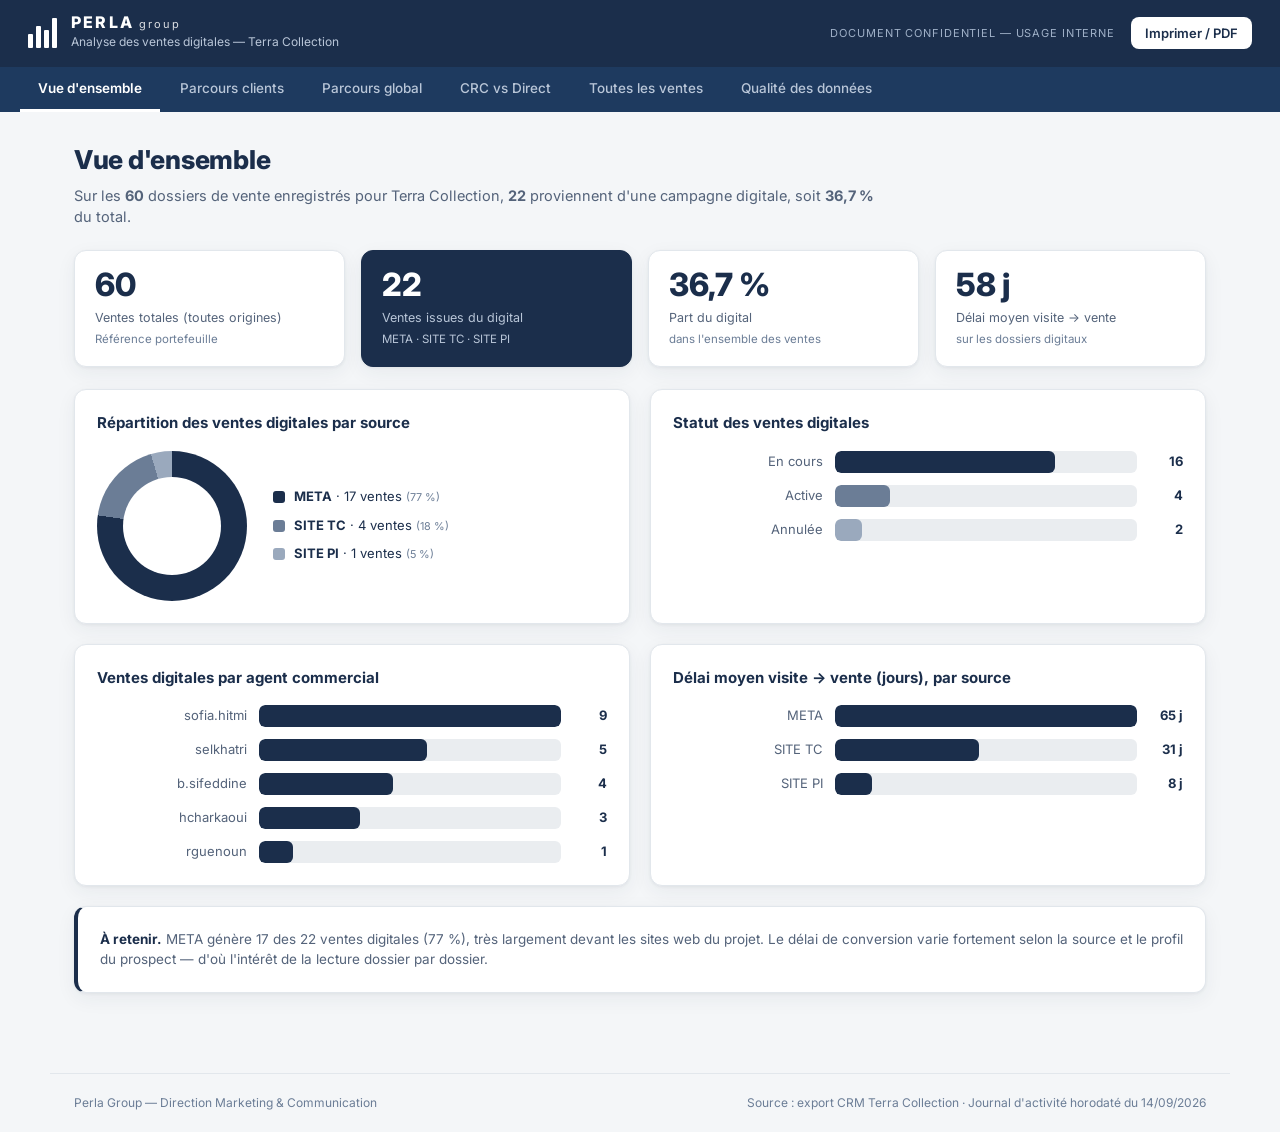
==== analyse-ventes-terra/index.html @ 94708807 "Ajout de l'appli d'analyse des ventes digitales Terra Collection Application web statique (HTML/CSS/" ====
<!DOCTYPE html>
<html lang="fr">
<head>
<meta charset="UTF-8">
<meta name="viewport" content="width=device-width, initial-scale=1.0">
<title>Analyse des ventes digitales — Terra Collection | Perla Group</title>
<link rel="preconnect" href="https://fonts.googleapis.com">
<link rel="preconnect" href="https://fonts.gstatic.com" crossorigin>
<link href="https://fonts.googleapis.com/css2?family=Inter:wght@400;500;600;700;800&display=swap" rel="stylesheet">
<link rel="stylesheet" href="styles.css">
</head>
<body>

<header class="topbar">
  <div class="brand">
    <div class="logo" aria-hidden="true">
      <span class="bar b1"></span><span class="bar b2"></span><span class="bar b3"></span><span class="bar b4"></span>
    </div>
    <div class="brand-txt">
      <strong>PERLA <span>group</span></strong>
      <small>Analyse des ventes digitales — Terra Collection</small>
    </div>
  </div>
  <div class="topbar-actions">
    <span class="confid">Document confidentiel — Usage interne</span>
    <button id="printBtn" class="btn-print" title="Imprimer / Exporter en PDF">Imprimer / PDF</button>
  </div>
</header>

<nav class="tabs" id="tabs">
  <button class="tab active" data-tab="overview">Vue d'ensemble</button>
  <button class="tab" data-tab="journeys">Parcours clients</button>
  <button class="tab" data-tab="global">Parcours global</button>
  <button class="tab" data-tab="compare">CRC vs Direct</button>
  <button class="tab" data-tab="all">Toutes les ventes</button>
  <button class="tab" data-tab="quality">Qualité des données</button>
</nav>

<main id="app">

  <!-- ===== OVERVIEW ===== -->
  <section class="view active" id="view-overview">
    <div class="section-head">
      <h1>Vue d'ensemble</h1>
      <p class="lead" id="overview-lead"></p>
    </div>
    <div class="kpi-grid" id="kpiGrid"></div>

    <div class="grid-2">
      <div class="card">
        <h2>Répartition des ventes digitales par source</h2>
        <div class="donut-wrap"><div id="sourceDonut" class="donut"></div><div id="sourceLegend" class="legend"></div></div>
      </div>
      <div class="card">
        <h2>Statut des ventes digitales</h2>
        <div id="statutBars" class="barchart"></div>
      </div>
    </div>

    <div class="grid-2">
      <div class="card">
        <h2>Ventes digitales par agent commercial</h2>
        <div id="agentBars" class="barchart"></div>
      </div>
      <div class="card">
        <h2>Délai moyen visite → vente (jours), par source</h2>
        <div id="delaiBars" class="barchart"></div>
      </div>
    </div>

    <div class="card note">
      <strong>À retenir.</strong> <span id="overview-note"></span>
    </div>
  </section>

  <!-- ===== JOURNEYS ===== -->
  <section class="view" id="view-journeys">
    <div class="section-head">
      <h1>Parcours clients — prospect par prospect</h1>
      <p class="lead">Le détail chronologique de chaque dossier digital, date par date : premier contact, visites, relances, négociation, puis vente. Reconstitué à partir des notes du CRM.</p>
    </div>

    <div class="filters" id="journeyFilters">
      <input type="search" id="jSearch" placeholder="Rechercher un nom…" aria-label="Rechercher">
      <select id="jSource"><option value="">Toutes les sources</option></select>
      <select id="jCrc"><option value="">CRC & Direct</option></select>
      <select id="jStatut"><option value="">Tous les statuts</option></select>
      <select id="jAgent"><option value="">Tous les agents</option></select>
      <span class="filter-count" id="jCount"></span>
    </div>

    <div id="journeyList" class="journey-list"></div>
  </section>

  <!-- ===== GLOBAL JOURNEY ===== -->
  <section class="view" id="view-global">
    <div class="section-head">
      <h1>Parcours client global</h1>
      <p class="lead">Vue agrégée du chemin type d'un prospect digital, du premier contact jusqu'à la vente, et répartition des durées de conversion.</p>
    </div>

    <div class="card">
      <h2>Les étapes du parcours (ensemble des 22 dossiers digitaux)</h2>
      <div id="funnel" class="funnel"></div>
      <p class="micro" id="funnelNote"></p>
    </div>

    <div class="grid-2">
      <div class="card">
        <h2>Intensité du suivi commercial (moyennes par dossier)</h2>
        <div id="effortStats" class="stat-rows"></div>
      </div>
      <div class="card">
        <h2>Répartition des délais visite → vente</h2>
        <div id="delaiHisto" class="barchart"></div>
      </div>
    </div>

    <div class="card">
      <h2>Chronologie des ventes digitales</h2>
      <p class="micro">Chaque dossier positionné de sa première visite (●) à sa vente (◆). Survolez pour le détail.</p>
      <div id="timeline" class="timeline-global"></div>
    </div>
  </section>

  <!-- ===== COMPARE ===== -->
  <section class="view" id="view-compare">
    <div class="section-head">
      <h1>CRC vs contact direct</h1>
      <p class="lead">Comparaison des dossiers digitaux pris en charge par le CRC (canal LEAD) et de ceux entrés en contact direct (WhatsApp, téléphone, visite spontanée).</p>
    </div>
    <div class="card">
      <div id="compareTable"></div>
    </div>
    <div class="card note warn">
      <strong>Lecture à faire avec prudence.</strong> Échantillon réduit (13 dossiers CRC contre 9 en contact direct). Ces écarts sont un point de départ, pas une conclusion : le volume est faible et d'autres facteurs (profil du prospect, maturité au moment du contact) peuvent les expliquer. À confronter aux parcours individuels avant toute décision sur le rôle du CRC.
    </div>
  </section>

  <!-- ===== ALL SALES ===== -->
  <section class="view" id="view-all">
    <div class="section-head">
      <h1>Toutes les ventes Terra Collection</h1>
      <p class="lead">Les 60 dossiers de vente, toutes origines confondues — référence pour situer le digital dans l'ensemble.</p>
    </div>
    <div class="filters">
      <input type="search" id="aSearch" placeholder="Rechercher un nom, une villa…">
      <select id="aDigital"><option value="">Toutes origines</option><option value="Oui">Digital uniquement</option><option value="Non">Non-digital</option></select>
      <select id="aStatut"><option value="">Tous les statuts</option></select>
      <span class="filter-count" id="aCount"></span>
    </div>
    <div class="table-wrap">
      <table id="allTable" class="data-table">
        <thead><tr>
          <th data-sort="nom">Prospect</th>
          <th data-sort="digitale">Digital</th>
          <th data-sort="source">Source</th>
          <th data-sort="crc">Prise en charge</th>
          <th data-sort="date_visite">Visite</th>
          <th data-sort="date_vente">Vente</th>
          <th data-sort="delai_visite_vente">Délai (j)</th>
          <th data-sort="statut">Statut</th>
          <th data-sort="bien">Bien vendu</th>
          <th data-sort="agent">Agent</th>
        </tr></thead>
        <tbody></tbody>
      </table>
    </div>
  </section>

  <!-- ===== QUALITY ===== -->
  <section class="view" id="view-quality">
    <div class="section-head">
      <h1>Qualité des données CRM</h1>
      <p class="lead">Contrôles automatiques sur la fiabilité de la saisie. À corriger côté équipe commerciale pour permettre une mesure fine des délais de conversion.</p>
    </div>
    <div class="kpi-grid" id="qualityKpi"></div>
    <div class="card">
      <h2>Dossiers digitaux avec une anomalie de saisie détectée</h2>
      <div class="table-wrap">
        <table class="data-table" id="qualityTable">
          <thead><tr><th>Prospect</th><th>Anomalie détectée</th><th>Détail</th></tr></thead>
          <tbody></tbody>
        </table>
      </div>
    </div>
    <div class="card note">
      <strong>Recommandation.</strong> Créer la fiche prospect dès le premier contact (lead digital) et non au moment de la visite ou de la vente, et renseigner la « Date de visite » avec la visite effective (et non une prise de rendez-vous ou un appel). Sans cela, le délai réel lead → vente ne peut pas être mesuré automatiquement.
    </div>
  </section>

</main>

<footer class="foot">
  <span>Perla Group — Direction Marketing &amp; Communication</span>
  <span>Source : export CRM Terra Collection · Journal d'activité horodaté du 14/09/2026</span>
</footer>

<script src="data.js"></script>
<script src="app.js"></script>
</body>
</html>
---- analyse-ventes-terra/styles.css ----
:root{
  --perla:#1B2E4B;
  --perla-2:#1E3A5F;
  --blue-gray:#4A5E7A;
  --blue-gray-2:#6B7D96;
  --blue-gray-3:#9AA9BD;
  --silver:#D8DDE1;
  --silver-2:#EAEDF0;
  --bg:#F4F6F8;
  --card:#FFFFFF;
  --ink:#1B2E4B;
  --ink-soft:#54637A;
  --line:#E2E7EC;
  --alert:#B5372C;
  --alert-bg:#FBEDEB;
  --ok:#2F6D5B;
  --radius:12px;
  --shadow:0 1px 3px rgba(27,46,75,.06),0 6px 20px rgba(27,46,75,.06);
}
*{box-sizing:border-box}
html,body{margin:0;padding:0}
body{
  font-family:'Inter',-apple-system,BlinkMacSystemFont,'Segoe UI',Helvetica,Arial,sans-serif;
  background:var(--bg);color:var(--ink);
  font-size:15px;line-height:1.5;-webkit-font-smoothing:antialiased;
}

/* ===== Topbar ===== */
.topbar{
  display:flex;justify-content:space-between;align-items:center;
  background:var(--perla);color:#fff;padding:14px 28px;
  position:sticky;top:0;z-index:50;
}
.brand{display:flex;align-items:center;gap:14px}
.logo{display:flex;align-items:flex-end;gap:3px;height:30px}
.logo .bar{width:5px;background:#fff;border-radius:1px}
.logo .b1{height:14px}.logo .b2{height:22px}.logo .b3{height:18px}.logo .b4{height:30px}
.brand-txt strong{display:block;font-weight:800;letter-spacing:.14em;font-size:16px;line-height:1}
.brand-txt strong span{font-weight:400;font-size:11px;letter-spacing:.18em;opacity:.85}
.brand-txt small{color:#B9C6D8;font-size:12px}
.topbar-actions{display:flex;align-items:center;gap:16px}
.confid{font-size:11px;color:#9FB0C7;text-transform:uppercase;letter-spacing:.08em}
.btn-print{
  background:#fff;color:var(--perla);border:0;border-radius:8px;
  padding:8px 14px;font-weight:600;font-size:13px;cursor:pointer;font-family:inherit;
}
.btn-print:hover{background:var(--silver)}

/* ===== Tabs ===== */
.tabs{
  display:flex;gap:2px;background:var(--perla-2);
  padding:0 20px;position:sticky;top:58px;z-index:40;overflow-x:auto;
}
.tab{
  background:transparent;border:0;color:#B9C6D8;font-family:inherit;
  padding:13px 18px;font-size:13.5px;font-weight:500;cursor:pointer;white-space:nowrap;
  border-bottom:3px solid transparent;
}
.tab:hover{color:#fff}
.tab.active{color:#fff;border-bottom-color:#fff;font-weight:600}

/* ===== Layout ===== */
main{max-width:1180px;margin:0 auto;padding:28px 24px 60px}
.view{display:none;animation:fade .25s ease}
.view.active{display:block}
@keyframes fade{from{opacity:0;transform:translateY(4px)}to{opacity:1;transform:none}}
.section-head{margin-bottom:22px}
h1{font-size:26px;font-weight:800;margin:0 0 6px;letter-spacing:-.01em}
h2{font-size:15px;font-weight:700;margin:0 0 16px;color:var(--perla)}
.lead{color:var(--ink-soft);margin:0;max-width:820px;font-size:14.5px}
.micro{color:var(--blue-gray-2);font-size:12.5px;margin:4px 0 0}

.card{background:var(--card);border:1px solid var(--line);border-radius:var(--radius);
  padding:22px;box-shadow:var(--shadow);margin-bottom:20px}
.grid-2{display:grid;grid-template-columns:1fr 1fr;gap:20px}
@media(max-width:820px){.grid-2{grid-template-columns:1fr}}

/* ===== KPI ===== */
.kpi-grid{display:grid;grid-template-columns:repeat(4,1fr);gap:16px;margin-bottom:22px}
@media(max-width:820px){.kpi-grid{grid-template-columns:repeat(2,1fr)}}
.kpi{background:var(--card);border:1px solid var(--line);border-radius:var(--radius);
  padding:18px 20px;box-shadow:var(--shadow)}
.kpi .val{font-size:32px;font-weight:800;color:var(--perla);line-height:1}
.kpi .lbl{font-size:12.5px;color:var(--ink-soft);margin-top:8px}
.kpi .sub{font-size:11.5px;color:var(--blue-gray-2);margin-top:3px}
.kpi.accent{background:var(--perla);border-color:var(--perla)}
.kpi.accent .val{color:#fff}
.kpi.accent .lbl,.kpi.accent .sub{color:#B9C6D8}

/* ===== Bar chart ===== */
.barchart{display:flex;flex-direction:column;gap:12px}
.bar-row{display:grid;grid-template-columns:150px 1fr auto;align-items:center;gap:12px}
.bar-row .bl{font-size:13px;color:var(--ink-soft);text-align:right;overflow:hidden;text-overflow:ellipsis;white-space:nowrap}
.bar-track{background:var(--silver-2);border-radius:6px;height:22px;overflow:hidden}
.bar-fill{height:100%;background:var(--perla);border-radius:6px;min-width:2px;transition:width .5s ease}
.bar-fill.alt{background:var(--blue-gray-2)}
.bar-fill.soft{background:var(--blue-gray-3)}
.bar-val{font-size:13px;font-weight:700;color:var(--perla);min-width:34px;text-align:right}
@media(max-width:520px){.bar-row{grid-template-columns:96px 1fr auto}}

/* ===== Donut ===== */
.donut-wrap{display:flex;align-items:center;gap:26px;flex-wrap:wrap}
.donut{width:150px;height:150px;border-radius:50%;flex:0 0 auto;position:relative}
.donut::after{content:"";position:absolute;inset:26px;background:var(--card);border-radius:50%}
.legend{display:flex;flex-direction:column;gap:9px}
.legend .li{display:flex;align-items:center;gap:9px;font-size:13px}
.legend .sw{width:12px;height:12px;border-radius:3px;flex:0 0 auto}
.legend .li b{color:var(--perla)}
.legend .li small{color:var(--blue-gray-2)}

/* ===== Notes ===== */
.note{font-size:13.5px;color:var(--ink-soft);border-left:4px solid var(--perla);background:#fff}
.note.warn{border-left-color:var(--blue-gray-2);background:#FbFcfd}
.note strong{color:var(--perla)}

/* ===== Filters ===== */
.filters{display:flex;gap:10px;flex-wrap:wrap;align-items:center;margin-bottom:18px}
.filters input,.filters select{
  font-family:inherit;font-size:13px;padding:9px 12px;border:1px solid var(--line);
  border-radius:8px;background:#fff;color:var(--ink);
}
.filters input[type=search]{min-width:210px}
.filters input:focus,.filters select:focus{outline:2px solid var(--blue-gray-3);border-color:var(--blue-gray-2)}
.filter-count{font-size:12.5px;color:var(--blue-gray-2);margin-left:auto}

/* ===== Journey cards ===== */
.journey-list{display:flex;flex-direction:column;gap:18px}
.jcard{background:var(--card);border:1px solid var(--line);border-radius:var(--radius);
  box-shadow:var(--shadow);overflow:hidden}
.jhead{display:flex;justify-content:space-between;align-items:flex-start;gap:16px;
  padding:18px 22px;cursor:pointer;background:linear-gradient(180deg,#fff,#fcfdfe)}
.jhead:hover{background:var(--silver-2)}
.jname{font-size:16px;font-weight:700;color:var(--perla)}
.jname .prenom{font-weight:500;color:var(--ink-soft);font-size:14px}
.jmeta{display:flex;gap:8px;flex-wrap:wrap;margin-top:8px}
.jhead-right{text-align:right;flex:0 0 auto}
.jhead-right .villa{font-size:12.5px;color:var(--ink-soft);max-width:200px}
.jhead-right .toggle{font-size:12px;color:var(--blue-gray-2);margin-top:6px}

.badge{font-size:11px;font-weight:600;padding:3px 9px;border-radius:20px;white-space:nowrap;
  background:var(--silver-2);color:var(--blue-gray)}
.badge.src{background:var(--perla);color:#fff}
.badge.crc{background:#E7EDF4;color:var(--perla-2)}
.badge.direct{background:#EFEFEA;color:var(--blue-gray)}
.badge.st-active{background:#E4EFEA;color:var(--ok)}
.badge.st-cours{background:#E7EDF4;color:var(--perla-2)}
.badge.st-annulee{background:var(--alert-bg);color:var(--alert)}
.badge.canal{background:transparent;border:1px solid var(--line);color:var(--blue-gray-2)}

.jbody{display:none;padding:0 22px 22px;border-top:1px solid var(--line)}
.jcard.open .jbody{display:block}

.dates-strip{display:grid;grid-template-columns:repeat(5,1fr);gap:1px;background:var(--line);
  border:1px solid var(--line);border-radius:8px;overflow:hidden;margin:18px 0}
.dcell{background:#fff;padding:11px 12px;text-align:center}
.dcell .dl{font-size:10.5px;text-transform:uppercase;letter-spacing:.04em;color:var(--blue-gray-2)}
.dcell .dv{font-size:13.5px;font-weight:700;color:var(--perla);margin-top:3px}
.dcell .dv.muted{color:var(--blue-gray-3);font-weight:500}
@media(max-width:640px){.dates-strip{grid-template-columns:repeat(2,1fr)}}

/* Dates visite & relance (auto + saisie) */
.vr-block{border:1px solid var(--line);border-radius:10px;padding:14px 16px;margin:18px 0;background:#fff}
.vr-block.edited{border-color:var(--blue-gray-2);background:#FbFcfd}
.vr-title{font-size:12px;text-transform:uppercase;letter-spacing:.06em;color:var(--blue-gray-2);
  font-weight:600;margin:0 0 12px;display:flex;align-items:center;justify-content:space-between;gap:10px}
.vr-reset{background:transparent;border:1px solid var(--line);border-radius:6px;color:var(--blue-gray);
  font-family:inherit;font-size:11px;padding:4px 9px;cursor:pointer;text-transform:none;letter-spacing:0}
.vr-reset:hover{background:var(--silver-2);color:var(--perla)}
.vr-row{display:flex;flex-wrap:wrap;align-items:flex-start;gap:10px 14px;padding:10px 0;border-top:1px dashed var(--line)}
.vr-row:first-of-type{border-top:0}
.vr-head{display:flex;align-items:center;gap:8px;min-width:130px;flex:0 0 auto;padding-top:3px}
.vr-lbl{font-size:13px;font-weight:700}
.vr-visites{color:var(--perla-2)}
.vr-relances{color:var(--blue-gray)}
.vr-count{display:inline-flex;align-items:center;justify-content:center;min-width:22px;height:22px;
  padding:0 6px;border-radius:11px;background:var(--perla);color:#fff;font-size:12px;font-weight:700}
.vr-hint{color:var(--blue-gray-2);font-size:11px}
.vr-chips{display:flex;flex-wrap:wrap;gap:7px;align-items:center;flex:1 1 260px}
.chip{display:inline-flex;align-items:center;gap:6px;background:var(--silver-2);color:var(--perla);
  border-radius:20px;padding:4px 6px 4px 12px;font-size:12.5px;font-weight:600}
.chip .x{border:0;background:var(--blue-gray-3);color:#fff;width:18px;height:18px;border-radius:50%;
  cursor:pointer;font-size:13px;line-height:1;display:flex;align-items:center;justify-content:center;font-family:inherit}
.chip .x:hover{background:var(--alert)}
.vr-empty{font-size:12.5px;color:var(--blue-gray-2);font-style:italic}
.vr-add{display:inline-flex;gap:5px;align-items:center}
.vr-add input{width:120px;font-family:inherit;font-size:12.5px;padding:6px 9px;border:1px solid var(--line);border-radius:7px}
.vr-add input:focus{outline:2px solid var(--blue-gray-3);border-color:var(--blue-gray-2)}
.vr-addbtn{border:1px dashed var(--blue-gray-3);background:#fff;color:var(--blue-gray);border-radius:7px;
  padding:6px 10px;font-size:12px;font-weight:600;cursor:pointer;font-family:inherit;white-space:nowrap}
.vr-addbtn:hover{background:var(--perla);color:#fff;border-style:solid;border-color:var(--perla)}
@media print{.vr-add,.vr-reset,.chip .x{display:none!important}}

.resume{background:var(--silver-2);border-radius:8px;padding:14px 16px;font-size:13.5px;
  color:var(--ink);margin-bottom:20px;line-height:1.55}
.resume b{color:var(--perla)}

.tl-title{font-size:12px;text-transform:uppercase;letter-spacing:.06em;color:var(--blue-gray-2);
  font-weight:600;margin:0 0 14px}
.timeline{position:relative;padding-left:26px}
.timeline::before{content:"";position:absolute;left:7px;top:4px;bottom:4px;width:2px;background:var(--silver)}
.tl-step{position:relative;padding:0 0 16px 0}
.tl-step:last-child{padding-bottom:0}
.tl-step::before{content:"";position:absolute;left:-23px;top:4px;width:12px;height:12px;
  border-radius:50%;background:var(--perla);border:2px solid #fff;box-shadow:0 0 0 1px var(--silver)}
.tl-step.sale::before{background:var(--ok);border-radius:2px}
.tl-date{font-size:12px;font-weight:700;color:var(--perla)}
.tl-text{font-size:13px;color:var(--ink-soft);margin-top:2px}
.tl-tag{display:inline-block;font-size:10px;font-weight:700;padding:1px 6px;border-radius:4px;
  margin-right:6px;background:var(--silver-2);color:var(--blue-gray)}
.tl-tag.v{background:#E7EDF4;color:var(--perla-2)}
.tl-tag.r{background:#EFEFEA;color:var(--blue-gray)}
.tl-empty{font-size:13px;color:var(--blue-gray-2);font-style:italic}

.jextra{display:flex;gap:22px;flex-wrap:wrap;margin-top:18px;padding-top:16px;border-top:1px dashed var(--line);font-size:12.5px;color:var(--ink-soft)}
.jextra b{color:var(--perla);font-weight:700}

/* ===== Funnel ===== */
.funnel{display:flex;flex-direction:column;gap:10px;margin-top:6px}
.fstep{display:grid;grid-template-columns:210px 1fr;align-items:center;gap:16px}
.fstep .fl{font-size:13.5px;color:var(--ink)}
.fstep .fl b{display:block;color:var(--perla);font-size:14px}
.fstep .fl small{color:var(--blue-gray-2);font-size:11.5px}
.fbar{height:38px;background:var(--perla);border-radius:8px;display:flex;align-items:center;
  padding:0 14px;color:#fff;font-weight:700;font-size:14px;transition:width .5s ease}
@media(max-width:640px){.fstep{grid-template-columns:1fr}}

.stat-rows{display:flex;flex-direction:column;gap:0}
.srow{display:flex;justify-content:space-between;align-items:baseline;padding:12px 0;border-bottom:1px solid var(--line)}
.srow:last-child{border-bottom:0}
.srow .sl{font-size:13.5px;color:var(--ink-soft)}
.srow .sv{font-size:22px;font-weight:800;color:var(--perla)}
.srow .sv small{font-size:12px;font-weight:500;color:var(--blue-gray-2)}

/* ===== Global timeline ===== */
.timeline-global{margin-top:14px;display:flex;flex-direction:column;gap:7px}
.tg-row{display:grid;grid-template-columns:180px 1fr;align-items:center;gap:12px}
.tg-name{font-size:12px;color:var(--ink-soft);overflow:hidden;text-overflow:ellipsis;white-space:nowrap}
.tg-track{position:relative;height:20px;background:var(--silver-2);border-radius:10px}
.tg-span{position:absolute;height:6px;top:7px;background:var(--blue-gray-3);border-radius:3px}
.tg-dot{position:absolute;width:11px;height:11px;top:4.5px;border-radius:50%;background:var(--blue-gray);transform:translateX(-50%)}
.tg-sale{position:absolute;width:11px;height:11px;top:4.5px;background:var(--perla);transform:translateX(-50%) rotate(45deg)}
.tg-axis{display:grid;grid-template-columns:180px 1fr;gap:12px;margin-top:6px}
.tg-axis .ax{display:flex;justify-content:space-between;font-size:11px;color:var(--blue-gray-2)}
@media(max-width:640px){.tg-row,.tg-axis{grid-template-columns:100px 1fr}}

/* ===== Tables ===== */
.table-wrap{overflow-x:auto;border:1px solid var(--line);border-radius:var(--radius)}
.data-table{width:100%;border-collapse:collapse;font-size:13px;background:#fff}
.data-table th{background:var(--perla);color:#fff;text-align:left;padding:11px 12px;font-weight:600;
  font-size:12px;white-space:nowrap;cursor:pointer;position:sticky;top:0}
.data-table th:hover{background:var(--perla-2)}
.data-table td{padding:10px 12px;border-top:1px solid var(--line);color:var(--ink-soft);white-space:nowrap}
.data-table tbody tr:hover,.data-table tbody tr:hover{background:var(--silver-2)}
.data-table td.name{font-weight:600;color:var(--perla)}
.data-table .villa-cell{color:var(--blue-gray-2);max-width:220px;overflow:hidden;text-overflow:ellipsis}
.pill{font-size:11px;font-weight:600;padding:2px 8px;border-radius:20px}
.pill.yes{background:var(--perla);color:#fff}
.pill.no{background:var(--silver-2);color:var(--blue-gray)}

/* comparison table */
.cmp-table{width:100%;border-collapse:collapse;font-size:14px}
.cmp-table th,.cmp-table td{padding:13px 16px;text-align:left;border-bottom:1px solid var(--line)}
.cmp-table thead th{background:var(--perla);color:#fff;font-weight:600;font-size:13px}
.cmp-table thead th:first-child{background:var(--perla)}
.cmp-table td:first-child{color:var(--ink-soft)}
.cmp-table td.num{font-weight:700;color:var(--perla);text-align:center;font-size:15px}
.cmp-table tbody tr:last-child td{border-bottom:0}
.cmp-table .best{background:#EEF3F8}

/* ===== Footer ===== */
.foot{max-width:1180px;margin:0 auto;padding:20px 24px;display:flex;justify-content:space-between;
  flex-wrap:wrap;gap:8px;color:var(--blue-gray-2);font-size:12px;border-top:1px solid var(--line)}

/* ===== Print ===== */
@media print{
  .topbar{position:static;background:#fff!important;color:var(--perla)!important;border-bottom:2px solid var(--perla)}
  .brand-txt small{color:var(--ink-soft)}
  .logo .bar{background:var(--perla)!important}
  .btn-print,.tabs,.filters{display:none!important}
  .view{display:block!important;page-break-before:always}
  .view:first-of-type{page-break-before:avoid}
  .jbody{display:block!important}
  .card,.jcard,.kpi{box-shadow:none;break-inside:avoid}
  body{background:#fff;font-size:11px}
  main{max-width:100%}
}
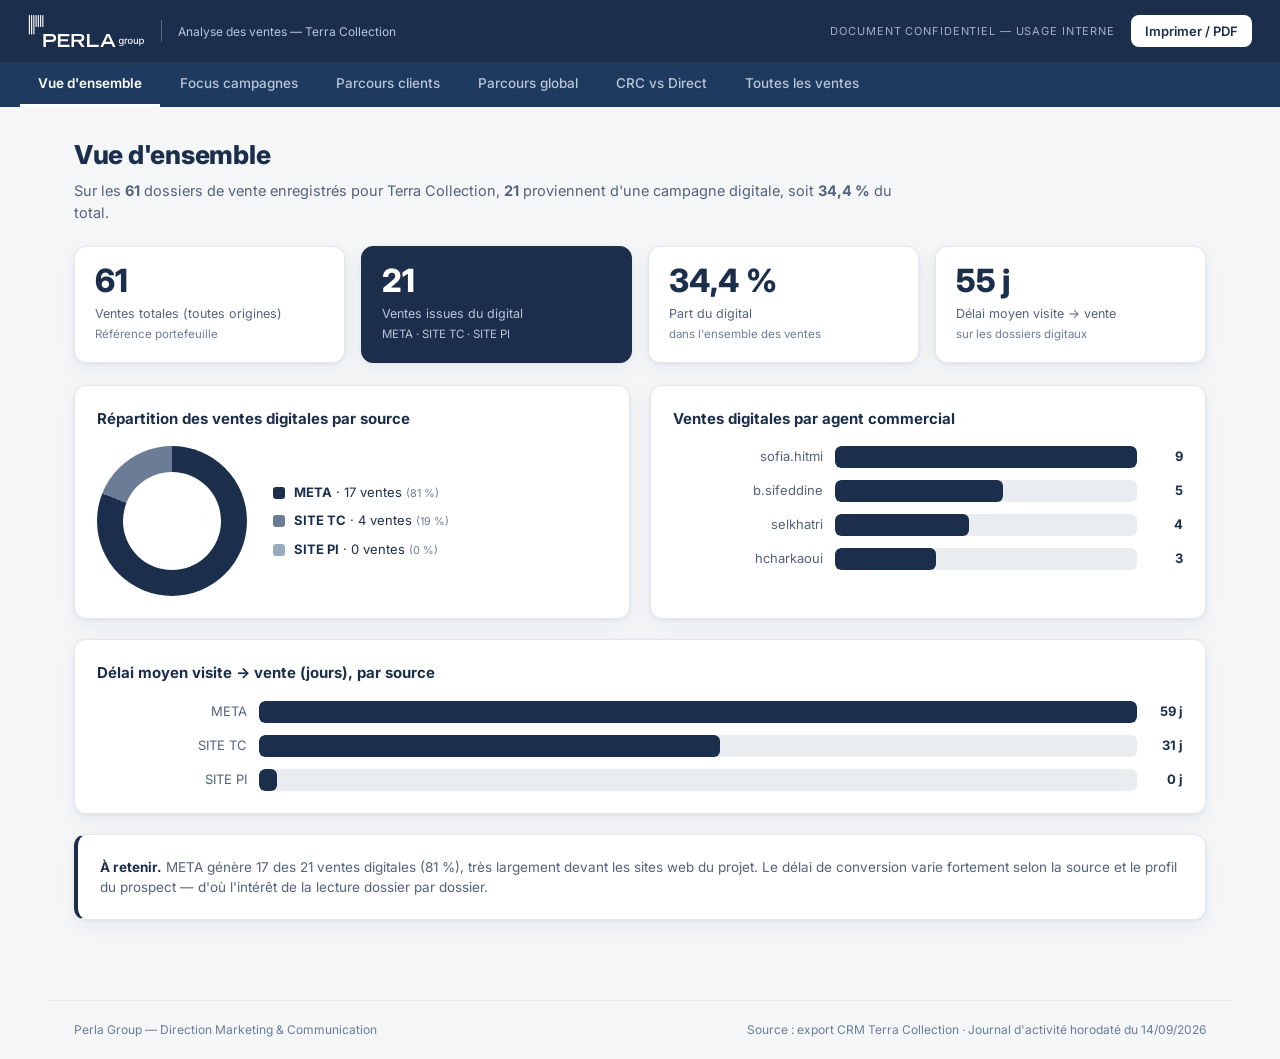
==== commit f957a0b1: "Terra: bascule des indicateurs sur les ventes nettes (61) Le chiffre principal et toutes les analyse" ====
--- a/analyse-ventes-terra/index.html
+++ b/analyse-ventes-terra/index.html
@@ -3,7 +3,7 @@
 <head>
 <meta charset="UTF-8">
 <meta name="viewport" content="width=device-width, initial-scale=1.0">
-<title>Analyse des ventes digitales — Terra Collection | Perla Group</title>
+<title>Analyse des ventes — Terra Collection | Perla Group</title>
 <link rel="preconnect" href="https://fonts.googleapis.com">
 <link rel="preconnect" href="https://fonts.gstatic.com" crossorigin>
 <link href="https://fonts.googleapis.com/css2?family=Inter:wght@400;500;600;700;800&display=swap" rel="stylesheet">
@@ -13,12 +13,27 @@
 
 <header class="topbar">
   <div class="brand">
-    <div class="logo" aria-hidden="true">
-      <span class="bar b1"></span><span class="bar b2"></span><span class="bar b3"></span><span class="bar b4"></span>
-    </div>
+    <svg class="logo" viewBox="118 318 566 164" role="img" aria-label="Perla Group" xmlns="http://www.w3.org/2000/svg">
+      <path d="M192.3,414.58h34.1c10.36,0,27.37,0,27.37,19.03s-17.01,18.95-27.37,18.95h-22.15v24.07h-11.96v-62.04ZM229.02,442.14c6.82,0,12.8-.59,12.8-8.62s-5.98-8.53-12.8-8.53h-24.76v17.15h24.76Z"/>
+      <polygon points="262.44 414.58 262.44 476.62 318.35 476.62 318.35 466.21 274.4 466.21 274.4 449.82 311.36 449.82 311.36 439.41 274.4 439.41 274.4 424.99 317.34 424.99 317.34 414.58 262.44 414.58"/>
+      <path d="M327.95,414.58h36.8c14.48,0,24.92,3.33,24.92,18.52,0,11.44-8.08,17.75-17.09,18.26l18.78,25.26h-14.74l-17.77-24.41h-18.95v24.41h-11.96v-62.04ZM362.98,442.14c9.77,0,14.74-1.45,14.74-8.79s-4.97-8.7-14.74-8.7h-23.07v17.49h23.07Z"/>
+      <polygon points="402.8 414.58 402.8 476.62 459.14 476.62 459.14 465.87 414.76 465.87 414.76 414.58 402.8 414.58"/>
+      <path d="M503.76,424.31l12.8,27.65h-25.6l12.8-27.65ZM496.94,414.58l-30.15,62.04h12.72l6.49-14.25h35.28l6.4,14.25h12.63l-29.72-62.04h-13.64Z"/>
+      <path d="M558.18,467.54h15.95v-9.26h-.1c-1.3,2.84-4.38,4.26-7.32,4.26-7.04,0-10.73-5.81-10.73-12.67s3.68-12.71,10.73-12.71c2.94,0,6.01,1.42,7.32,4.25h.1v-3.64h4.57v30.01l-4.15,3.78h-16.37v-4.02ZM574.03,449.86c0-4.35-1.86-8.69-6.62-8.69s-6.57,4.35-6.57,8.69,1.82,8.65,6.57,8.65,6.62-4.3,6.62-8.65"/>
+      <polygon points="584.43 441.45 588.58 437.76 597.63 437.76 597.63 441.78 588.95 441.78 588.95 462.2 584.38 462.2 584.43 441.45"/>
+      <path d="M599.39,449.96c0-7.18,4.1-12.81,11.89-12.81s11.89,5.62,11.89,12.81-4.15,12.76-11.89,12.76-11.89-5.58-11.89-12.76M618.37,449.96c0-5.76-3.17-8.84-7.09-8.84s-7.04,3.07-7.04,8.84,3.12,8.79,7.04,8.79,7.09-3.02,7.09-8.79"/>
+      <path d="M628.07,453.83v-16.07h4.62v16.16c0,2.88,1.73,4.77,4.61,4.77,4.52,0,6.76-3.21,6.76-7.47v-13.47h4.62v24.43h-4.38v-4.02h-.09c-1.68,3.12-4.38,4.54-7.83,4.54-6.25,0-8.3-3.64-8.3-8.89"/>
+      <path d="M654.73,437.76h4.62v3.26h.09c1.72-2.88,5.13-3.87,7.55-3.87,7.28,0,11.01,5.81,11.01,12.8s-3.73,12.76-11.01,12.76c-2.42,0-5.83-.99-7.55-3.83h-.09v12.67h-4.62v-33.79ZM673.2,449.96c0-4.58-1.96-8.84-6.99-8.84s-7,4.25-7,8.84,2.01,8.79,7,8.79,6.99-4.35,6.99-8.79"/>
+      <rect x="132.81" y="323.38" width="5.41" height="92.67"/>
+      <rect x="122" y="323.38" width="5.41" height="92.67"/>
+      <rect x="143.63" y="323.38" width="5.41" height="92.67"/>
+      <rect x="165.26" y="323.38" width="5.41" height="56.81"/>
+      <rect x="154.44" y="323.38" width="5.41" height="56.81"/>
+      <rect x="176.08" y="323.38" width="5.41" height="56.81"/>
+      <rect x="186.89" y="323.38" width="5.41" height="56.81"/>
+    </svg>
     <div class="brand-txt">
-      <strong>PERLA <span>group</span></strong>
-      <small>Analyse des ventes digitales — Terra Collection</small>
+      <small>Analyse des ventes — Terra Collection</small>
     </div>
   </div>
   <div class="topbar-actions">
@@ -29,11 +44,11 @@
 
 <nav class="tabs" id="tabs">
   <button class="tab active" data-tab="overview">Vue d'ensemble</button>
+  <button class="tab" data-tab="focus">Focus campagnes</button>
   <button class="tab" data-tab="journeys">Parcours clients</button>
   <button class="tab" data-tab="global">Parcours global</button>
   <button class="tab" data-tab="compare">CRC vs Direct</button>
   <button class="tab" data-tab="all">Toutes les ventes</button>
-  <button class="tab" data-tab="quality">Qualité des données</button>
 </nav>
 
 <main id="app">
@@ -52,20 +67,14 @@
         <div class="donut-wrap"><div id="sourceDonut" class="donut"></div><div id="sourceLegend" class="legend"></div></div>
       </div>
       <div class="card">
-        <h2>Statut des ventes digitales</h2>
-        <div id="statutBars" class="barchart"></div>
-      </div>
-    </div>
-
-    <div class="grid-2">
-      <div class="card">
         <h2>Ventes digitales par agent commercial</h2>
         <div id="agentBars" class="barchart"></div>
       </div>
-      <div class="card">
-        <h2>Délai moyen visite → vente (jours), par source</h2>
-        <div id="delaiBars" class="barchart"></div>
-      </div>
+    </div>
+
+    <div class="card">
+      <h2>Délai moyen visite → vente (jours), par source</h2>
+      <div id="delaiBars" class="barchart"></div>
     </div>
 
     <div class="card note">
@@ -73,18 +82,91 @@
     </div>
   </section>
 
+  <!-- ===== FOCUS CAMPAGNES ===== -->
+  <section class="view" id="view-focus">
+    <div class="section-head">
+      <h1>Focus campagnes digitales</h1>
+      <p class="lead">Le cœur de l'analyse : les 21 ventes issues des campagnes (META et sites web), réparties entre les <b>leads pris en charge par le CRC</b> (formulaires) et les <b>contacts commerciaux directs</b> (WhatsApp, visite spontanée, téléphone) — et ce que chaque prise en charge apporte réellement.</p>
+    </div>
+
+    <div class="kpi-grid" id="focusKpi"></div>
+
+    <div class="card">
+      <h2>CRC vs commercial direct — performance comparée</h2>
+      <div id="focusCompare"></div>
+      <p class="micro" id="focusCompareNote"></p>
+    </div>
+
+    <div class="grid-2">
+      <div class="card">
+        <h2>Par source de campagne</h2>
+        <div id="focusSource" class="barchart"></div>
+        <p class="micro" id="focusSourceNote"></p>
+      </div>
+      <div class="card">
+        <h2>Canal de prise en charge</h2>
+        <div id="focusCanal" class="barchart"></div>
+        <p class="micro" id="focusCanalNote"></p>
+      </div>
+    </div>
+
+    <div class="card">
+      <h2>Le détail des 21 ventes issues des campagnes</h2>
+      <p class="micro">Triées par prise en charge puis par délai. Les leads CRC concentrent les dossiers longs et les relances multiples.</p>
+      <div class="table-wrap">
+        <table id="focusTable" class="data-table">
+          <thead><tr>
+            <th>Client</th>
+            <th>Source</th>
+            <th>Canal</th>
+            <th>Prise en charge</th>
+            <th>Délai (j)</th>
+            <th>Visites</th>
+            <th>Relances</th>
+            <th>Agent</th>
+          </tr></thead>
+          <tbody></tbody>
+        </table>
+      </div>
+    </div>
+
+    <div class="card">
+      <h2>Corrélation CRC → 1re visite</h2>
+      <p class="micro">Délai entre l'appel du CRC et la première visite au showroom, pour les 13 dossiers pris en charge par le CRC. Un délai court traduit une corrélation directe entre l'action du CRC et la venue du client.</p>
+      <div class="kpi-grid" id="crcVisiteKpi"></div>
+      <div class="table-wrap">
+        <table id="crcVisiteTable" class="data-table">
+          <thead><tr>
+            <th>Contact</th>
+            <th>Source</th>
+            <th>Appel CRC</th>
+            <th>1re visite</th>
+            <th>Délai</th>
+            <th>Prise en charge</th>
+          </tr></thead>
+          <tbody></tbody>
+        </table>
+      </div>
+      <p class="micro" id="crcVisiteNote"></p>
+    </div>
+
+    <div class="card note">
+      <strong>Lecture stratégique.</strong>
+      <ul id="focusTakeaway" class="takeaway"></ul>
+    </div>
+  </section>
+
   <!-- ===== JOURNEYS ===== -->
   <section class="view" id="view-journeys">
     <div class="section-head">
-      <h1>Parcours clients — prospect par prospect</h1>
-      <p class="lead">Le détail chronologique de chaque dossier digital, date par date : premier contact, visites, relances, négociation, puis vente. Reconstitué à partir des notes du CRM.</p>
+      <h1>Parcours clients — dossier par dossier</h1>
+      <p class="lead">Une fiche de synthèse par acheteur (66 dossiers : 61 ventes nettes + 5 annulées, signalées par un badge) : dates clés (création → appel → visite → vente), nombre de visites et de relances, et note de suivi commercial. Dépliez une fiche pour le détail et pour saisir des dates précises.</p>
     </div>
 
     <div class="filters" id="journeyFilters">
       <input type="search" id="jSearch" placeholder="Rechercher un nom…" aria-label="Rechercher">
       <select id="jSource"><option value="">Toutes les sources</option></select>
       <select id="jCrc"><option value="">CRC & Direct</option></select>
-      <select id="jStatut"><option value="">Tous les statuts</option></select>
       <select id="jAgent"><option value="">Tous les agents</option></select>
       <span class="filter-count" id="jCount"></span>
     </div>
@@ -96,30 +178,47 @@
   <section class="view" id="view-global">
     <div class="section-head">
       <h1>Parcours client global</h1>
-      <p class="lead">Vue agrégée du chemin type d'un prospect digital, du premier contact jusqu'à la vente, et répartition des durées de conversion.</p>
-    </div>
-
-    <div class="card">
-      <h2>Les étapes du parcours (ensemble des 22 dossiers digitaux)</h2>
-      <div id="funnel" class="funnel"></div>
-      <p class="micro" id="funnelNote"></p>
-    </div>
-
-    <div class="grid-2">
-      <div class="card">
-        <h2>Intensité du suivi commercial (moyennes par dossier)</h2>
-        <div id="effortStats" class="stat-rows"></div>
-      </div>
-      <div class="card">
-        <h2>Répartition des délais visite → vente</h2>
-        <div id="delaiHisto" class="barchart"></div>
-      </div>
-    </div>
-
-    <div class="card">
-      <h2>Chronologie des ventes digitales</h2>
-      <p class="micro">Chaque dossier positionné de sa première visite (●) à sa vente (◆). Survolez pour le détail.</p>
-      <div id="timeline" class="timeline-global"></div>
+      <p class="lead">Ce que racontent les 61 ventes prises ensemble : d'où viennent les acheteurs, combien de temps ils mettent à décider, et où le digital se situe face au relationnel.</p>
+    </div>
+
+    <div class="kpi-grid" id="globalKpi"></div>
+
+    <div class="grid-2">
+      <div class="card">
+        <h2>D'où viennent réellement les ventes&nbsp;?</h2>
+        <div id="globalSources" class="barchart"></div>
+        <p class="micro" id="sourcesInsight"></p>
+      </div>
+      <div class="card">
+        <h2>Combien de temps pour décider&nbsp;? (visite → vente)</h2>
+        <div id="delaiStats" class="stat-rows"></div>
+        <div id="delaiHisto" class="barchart" style="margin-top:14px"></div>
+      </div>
+    </div>
+
+    <div class="card">
+      <h2>Délai de décision selon la période et l'origine</h2>
+      <p class="micro">Délai médian visite → vente (en jours), par trimestre de signature et par famille d'origine. Plus la case est foncée, plus la décision a été longue.</p>
+      <div id="delaiPeriode" class="heatmap"></div>
+      <p class="micro" id="delaiPeriodeNote"></p>
+    </div>
+
+    <div class="grid-2">
+      <div class="card">
+        <h2>Digital vs relationnel&nbsp;: deux profils d'acheteurs</h2>
+        <div id="acqCompare"></div>
+        <p class="micro" id="acqInsight"></p>
+      </div>
+      <div class="card">
+        <h2>Ventes annulées&nbsp;: où&nbsp;?</h2>
+        <div id="cancelBars" class="barchart"></div>
+        <p class="micro" id="cancelInsight"></p>
+      </div>
+    </div>
+
+    <div class="card note">
+      <strong>À retenir.</strong>
+      <ul id="globalTakeaway" class="takeaway"></ul>
     </div>
   </section>
 
@@ -141,25 +240,25 @@
   <section class="view" id="view-all">
     <div class="section-head">
       <h1>Toutes les ventes Terra Collection</h1>
-      <p class="lead">Les 60 dossiers de vente, toutes origines confondues — référence pour situer le digital dans l'ensemble.</p>
+      <p class="lead">Les 66 dossiers signés (61 ventes nettes + 5 annulées), toutes origines confondues — référence pour situer le digital dans l'ensemble. Colonnes Visites et Relances issues du suivi CRM.</p>
     </div>
     <div class="filters">
       <input type="search" id="aSearch" placeholder="Rechercher un nom, une villa…">
       <select id="aDigital"><option value="">Toutes origines</option><option value="Oui">Digital uniquement</option><option value="Non">Non-digital</option></select>
-      <select id="aStatut"><option value="">Tous les statuts</option></select>
       <span class="filter-count" id="aCount"></span>
     </div>
     <div class="table-wrap">
       <table id="allTable" class="data-table">
         <thead><tr>
-          <th data-sort="nom">Prospect</th>
+          <th data-sort="nom">Client</th>
           <th data-sort="digitale">Digital</th>
           <th data-sort="source">Source</th>
           <th data-sort="crc">Prise en charge</th>
           <th data-sort="date_visite">Visite</th>
           <th data-sort="date_vente">Vente</th>
           <th data-sort="delai_visite_vente">Délai (j)</th>
-          <th data-sort="statut">Statut</th>
+          <th data-sort="nb_visites">Visites</th>
+          <th data-sort="nb_relances">Relances</th>
           <th data-sort="bien">Bien vendu</th>
           <th data-sort="agent">Agent</th>
         </tr></thead>
@@ -168,27 +267,6 @@
     </div>
   </section>
 
-  <!-- ===== QUALITY ===== -->
-  <section class="view" id="view-quality">
-    <div class="section-head">
-      <h1>Qualité des données CRM</h1>
-      <p class="lead">Contrôles automatiques sur la fiabilité de la saisie. À corriger côté équipe commerciale pour permettre une mesure fine des délais de conversion.</p>
-    </div>
-    <div class="kpi-grid" id="qualityKpi"></div>
-    <div class="card">
-      <h2>Dossiers digitaux avec une anomalie de saisie détectée</h2>
-      <div class="table-wrap">
-        <table class="data-table" id="qualityTable">
-          <thead><tr><th>Prospect</th><th>Anomalie détectée</th><th>Détail</th></tr></thead>
-          <tbody></tbody>
-        </table>
-      </div>
-    </div>
-    <div class="card note">
-      <strong>Recommandation.</strong> Créer la fiche prospect dès le premier contact (lead digital) et non au moment de la visite ou de la vente, et renseigner la « Date de visite » avec la visite effective (et non une prise de rendez-vous ou un appel). Sans cela, le délai réel lead → vente ne peut pas être mesuré automatiquement.
-    </div>
-  </section>
-
 </main>
 
 <footer class="foot">
--- a/analyse-ventes-terra/styles.css
+++ b/analyse-ventes-terra/styles.css
@@ -31,12 +31,9 @@
   background:var(--perla);color:#fff;padding:14px 28px;
   position:sticky;top:0;z-index:50;
 }
-.brand{display:flex;align-items:center;gap:14px}
-.logo{display:flex;align-items:flex-end;gap:3px;height:30px}
-.logo .bar{width:5px;background:#fff;border-radius:1px}
-.logo .b1{height:14px}.logo .b2{height:22px}.logo .b3{height:18px}.logo .b4{height:30px}
-.brand-txt strong{display:block;font-weight:800;letter-spacing:.14em;font-size:16px;line-height:1}
-.brand-txt strong span{font-weight:400;font-size:11px;letter-spacing:.18em;opacity:.85}
+.brand{display:flex;align-items:center;gap:16px}
+.logo{height:34px;width:auto;display:block;fill:currentColor}
+.brand-txt{padding-left:16px;border-left:1px solid rgba(255,255,255,.28)}
 .brand-txt small{color:#B9C6D8;font-size:12px}
 .topbar-actions{display:flex;align-items:center;gap:16px}
 .confid{font-size:11px;color:#9FB0C7;text-transform:uppercase;letter-spacing:.08em}
@@ -112,6 +109,10 @@
 .note{font-size:13.5px;color:var(--ink-soft);border-left:4px solid var(--perla);background:#fff}
 .note.warn{border-left-color:var(--blue-gray-2);background:#FbFcfd}
 .note strong{color:var(--perla)}
+.takeaway{margin:10px 0 0;padding-left:0;list-style:none;display:flex;flex-direction:column;gap:10px}
+.takeaway li{position:relative;padding-left:20px;line-height:1.5}
+.takeaway li::before{content:"";position:absolute;left:0;top:7px;width:8px;height:8px;border-radius:2px;background:var(--perla)}
+.takeaway li b{color:var(--perla)}
 
 /* ===== Filters ===== */
 .filters{display:flex;gap:10px;flex-wrap:wrap;align-items:center;margin-bottom:18px}
@@ -127,6 +128,8 @@
 .journey-list{display:flex;flex-direction:column;gap:18px}
 .jcard{background:var(--card);border:1px solid var(--line);border-radius:var(--radius);
   box-shadow:var(--shadow);overflow:hidden}
+.jcard.jcard-annulee{border-left:3px solid var(--alert)}
+.jcard.jcard-annulee .jname{color:var(--alert)}
 .jhead{display:flex;justify-content:space-between;align-items:flex-start;gap:16px;
   padding:18px 22px;cursor:pointer;background:linear-gradient(180deg,#fff,#fcfdfe)}
 .jhead:hover{background:var(--silver-2)}
@@ -145,6 +148,8 @@
 .badge.st-active{background:#E4EFEA;color:var(--ok)}
 .badge.st-cours{background:#E7EDF4;color:var(--perla-2)}
 .badge.st-annulee{background:var(--alert-bg);color:var(--alert)}
+tr.row-annulee{background:var(--alert-bg)}
+tr.row-annulee td.name{color:var(--alert)}
 .badge.canal{background:transparent;border:1px solid var(--line);color:var(--blue-gray-2)}
 
 .jbody{display:none;padding:0 22px 22px;border-top:1px solid var(--line)}
@@ -267,6 +272,19 @@
 .cmp-table tbody tr:last-child td{border-bottom:0}
 .cmp-table .best{background:#EEF3F8}
 
+/* heatmap délai × période × origine */
+.heatmap{overflow-x:auto;margin-top:10px}
+.hm-table{width:100%;border-collapse:separate;border-spacing:3px;font-size:13.5px}
+.hm-table thead th{background:var(--perla);color:#fff;font-weight:600;font-size:12px;padding:9px 10px;text-align:center;border-radius:4px}
+.hm-table thead th:first-child{text-align:left;background:transparent;color:var(--ink-soft)}
+.hm-table tbody td{padding:10px 8px;text-align:center;border-radius:4px;white-space:nowrap}
+.hm-table td.hm-row{text-align:left;font-weight:600;color:var(--perla);background:transparent;white-space:nowrap}
+.hm-table td b{font-size:15px;font-weight:800}
+.hm-table td small{font-size:10.5px;font-weight:500}
+.hm-table td.hm-empty{background:#F4F6F8;color:var(--blue-gray-2)}
+.hm-table td.hm-vol{background:transparent;color:var(--ink-soft);font-weight:700}
+.hm-table th.hm-all,.hm-table th.hm-vol{background:var(--blue-gray)}
+
 /* ===== Footer ===== */
 .foot{max-width:1180px;margin:0 auto;padding:20px 24px;display:flex;justify-content:space-between;
   flex-wrap:wrap;gap:8px;color:var(--blue-gray-2);font-size:12px;border-top:1px solid var(--line)}
@@ -275,7 +293,7 @@
 @media print{
   .topbar{position:static;background:#fff!important;color:var(--perla)!important;border-bottom:2px solid var(--perla)}
   .brand-txt small{color:var(--ink-soft)}
-  .logo .bar{background:var(--perla)!important}
+  .brand-txt{border-left-color:rgba(27,46,75,.25)}
   .btn-print,.tabs,.filters{display:none!important}
   .view{display:block!important;page-break-before:always}
   .view:first-of-type{page-break-before:avoid}
